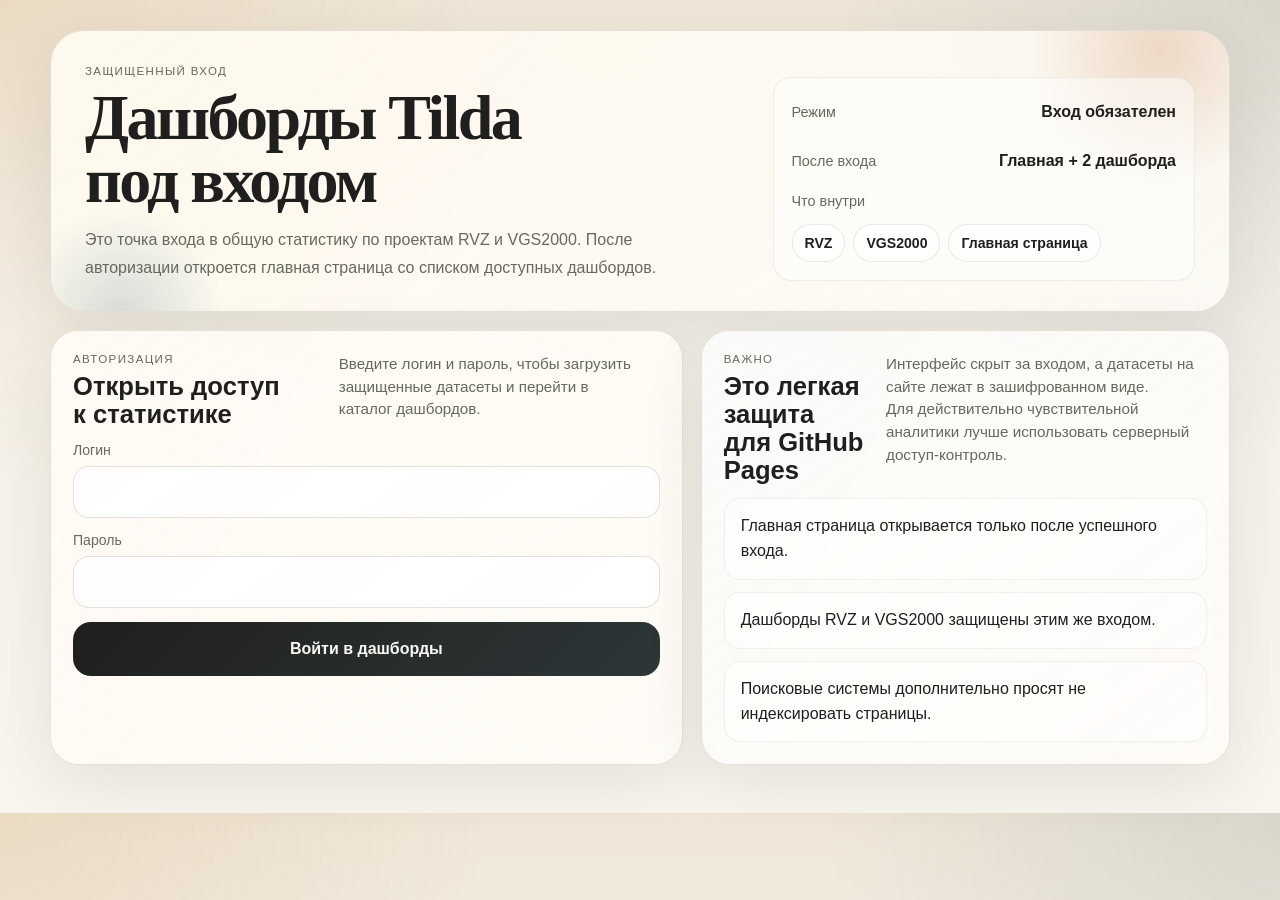
==== index.html @ 9ebd9c9e "Publish protected dashboards" ====
<!doctype html>
<html lang="ru">
  <head>
    <meta charset="utf-8">
    <meta name="viewport" content="width=device-width, initial-scale=1">
    <meta name="robots" content="noindex, nofollow, noarchive">
    <title>Вход в дашборды статистики</title>
    <link rel="stylesheet" href="styles.css">
    <script src="auth-config.js"></script>
    <script src="auth.js"></script>
  </head>
  <body>
    <div class="page-noise" aria-hidden="true"></div>
    <main class="shell shell--auth">
      <header class="hero hero--login reveal">
        <div class="hero__eyebrow">Защищенный вход</div>
        <div class="hero__grid hero__grid--hub">
          <div class="hero__copy">
            <h1>Дашборды Tilda под входом</h1>
            <p>
              Это точка входа в общую статистику по проектам RVZ и VGS2000.
              После авторизации откроется главная страница со списком доступных дашбордов.
            </p>
          </div>
          <div class="hero__meta hero__meta--hub">
            <div class="meta-line meta-line--compact">
              <span>Режим</span>
              <strong>Вход обязателен</strong>
            </div>
            <div class="meta-line meta-line--compact">
              <span>После входа</span>
              <strong>Главная + 2 дашборда</strong>
            </div>
            <div class="meta-stack">
              <span>Что внутри</span>
              <div class="meta-pills">
                <span class="meta-pill">RVZ</span>
                <span class="meta-pill">VGS2000</span>
                <span class="meta-pill">Главная страница</span>
              </div>
            </div>
          </div>
        </div>
      </header>

      <section class="auth-grid">
        <article class="panel panel--auth reveal">
          <div class="panel__head panel__head--stack">
            <div>
              <div class="panel__eyebrow">Авторизация</div>
              <h2>Открыть доступ к статистике</h2>
            </div>
            <p class="panel__sub">
              Введите логин и пароль, чтобы загрузить защищенные датасеты и перейти в каталог дашбордов.
            </p>
          </div>

          <form class="auth-form" id="login-form">
            <label class="auth-field">
              <span>Логин</span>
              <input id="login-username" name="username" type="text" autocomplete="username" required>
            </label>

            <label class="auth-field">
              <span>Пароль</span>
              <input id="login-password" name="password" type="password" autocomplete="current-password" required>
            </label>

            <p class="auth-error" id="login-error" hidden></p>

            <button class="auth-submit" type="submit">Войти в дашборды</button>
          </form>
        </article>

        <article class="panel panel--auth-note reveal">
          <div class="panel__head panel__head--stack">
            <div>
              <div class="panel__eyebrow">Важно</div>
              <h2>Это легкая защита для GitHub Pages</h2>
            </div>
            <p class="panel__sub">
              Интерфейс скрыт за входом, а датасеты на сайте лежат в зашифрованном виде.
              Для действительно чувствительной аналитики лучше использовать серверный доступ-контроль.
            </p>
          </div>

          <div class="auth-points">
            <div class="auth-point">Главная страница открывается только после успешного входа.</div>
            <div class="auth-point">Дашборды RVZ и VGS2000 защищены этим же входом.</div>
            <div class="auth-point">Поисковые системы дополнительно просят не индексировать страницы.</div>
          </div>
        </article>
      </section>
    </main>

    <script>
      window.TildaAuth.initLoginPage();
    </script>
  </body>
</html>
---- styles.css ----
:root {
  --bg: #f4efe6;
  --bg-strong: #ebe2d2;
  --surface: rgba(255, 252, 246, 0.74);
  --surface-strong: rgba(255, 252, 246, 0.92);
  --text: #1f201d;
  --muted: #67695e;
  --line: rgba(82, 76, 62, 0.14);
  --line-strong: rgba(82, 76, 62, 0.24);
  --accent: #c36c31;
  --accent-soft: rgba(195, 108, 49, 0.14);
  --accent-2: #365f70;
  --accent-2-soft: rgba(54, 95, 112, 0.12);
  --accent-3: #7b8550;
  --accent-4: #d8aa45;
  --positive: #187a4f;
  --negative: #b3472d;
  --shadow: 0 18px 60px rgba(43, 39, 28, 0.09);
  --radius-lg: 28px;
  --radius-md: 18px;
  --radius-sm: 12px;
}

*,
*::before,
*::after {
  box-sizing: border-box;
}

html {
  scroll-behavior: smooth;
}

html[data-protected="true"] [data-auth-guard] {
  opacity: 0;
  transform: translate3d(0, 8px, 0);
}

html.auth-ready[data-protected="true"] [data-auth-guard] {
  opacity: 1;
  transform: translate3d(0, 0, 0);
  transition: opacity 180ms ease, transform 180ms ease;
}

body {
  margin: 0;
  min-width: 320px;
  overflow-x: clip;
  font-family: "Avenir Next", "Segoe UI", sans-serif;
  color: var(--text);
  text-rendering: optimizeLegibility;
  background:
    radial-gradient(circle at top left, rgba(211, 157, 94, 0.16), transparent 32%),
    radial-gradient(circle at top right, rgba(54, 95, 112, 0.12), transparent 30%),
    linear-gradient(180deg, #efe6d7 0%, #f4efe6 28%, #f8f5ee 100%);
}

.page-noise {
  position: fixed;
  inset: 0;
  pointer-events: none;
  background-image:
    linear-gradient(rgba(255, 255, 255, 0.2) 1px, transparent 1px),
    linear-gradient(90deg, rgba(255, 255, 255, 0.14) 1px, transparent 1px);
  background-size: 100% 24px, 24px 100%;
  mask-image: linear-gradient(180deg, rgba(0, 0, 0, 0.55), transparent 65%);
  opacity: 0.24;
}

.shell {
  width: min(1600px, calc(100% - 32px));
  margin: 0 auto;
  padding: 30px 0 48px;
}

.shell--hub {
  width: min(1480px, calc(100% - 32px));
}

.shell--auth {
  width: min(1180px, calc(100% - 32px));
}

.page-nav {
  display: flex;
  align-items: center;
  gap: 10px;
  margin-bottom: 14px;
  color: var(--muted);
  font-size: 0.92rem;
}

.page-nav__link {
  display: inline-flex;
  align-items: center;
  min-height: 40px;
  padding: 0 14px;
  border: 1px solid var(--line);
  border-radius: 999px;
  background: rgba(255, 255, 255, 0.52);
  color: var(--text);
  text-decoration: none;
  transition: transform 160ms ease, border-color 160ms ease, background 160ms ease;
}

.page-nav__link:hover {
  transform: translateY(-1px);
  border-color: var(--line-strong);
  background: rgba(255, 255, 255, 0.72);
}

.page-nav__trail {
  font-weight: 650;
  color: var(--text);
}

.page-nav__divider {
  opacity: 0.5;
}

.page-nav__spacer {
  flex: 1;
}

.page-nav__button {
  appearance: none;
  border: 1px solid var(--line);
  border-radius: 999px;
  min-height: 40px;
  padding: 0 14px;
  background: rgba(255, 255, 255, 0.52);
  color: var(--text);
  font: inherit;
  cursor: pointer;
  transition: transform 160ms ease, border-color 160ms ease, background 160ms ease;
}

.page-nav__button:hover {
  transform: translateY(-1px);
  border-color: var(--line-strong);
  background: rgba(255, 255, 255, 0.72);
}

.hero {
  position: relative;
  overflow: hidden;
  padding: 34px 34px 30px;
  border: 1px solid var(--line);
  border-radius: calc(var(--radius-lg) + 6px);
  background:
    linear-gradient(145deg, rgba(255, 250, 240, 0.95), rgba(255, 252, 247, 0.8)),
    linear-gradient(120deg, rgba(195, 108, 49, 0.12), transparent 44%);
  box-shadow: var(--shadow);
}

.hero::before,
.hero::after {
  content: "";
  position: absolute;
  border-radius: 999px;
  pointer-events: none;
}

.hero::before {
  width: 280px;
  height: 280px;
  top: -120px;
  right: -70px;
  background: radial-gradient(circle, rgba(195, 108, 49, 0.22), transparent 66%);
}

.hero::after {
  width: 220px;
  height: 220px;
  bottom: -110px;
  left: -40px;
  background: radial-gradient(circle, rgba(54, 95, 112, 0.18), transparent 66%);
}

.hero__eyebrow,
.panel__eyebrow,
.metric__label {
  letter-spacing: 0.12em;
  text-transform: uppercase;
  font-size: 0.72rem;
  color: var(--muted);
}

.hero__grid {
  position: relative;
  z-index: 1;
  display: grid;
  grid-template-columns: minmax(0, 1.6fr) minmax(290px, 0.95fr);
  gap: 28px;
  align-items: end;
}

.hero__grid--hub {
  grid-template-columns: minmax(0, 1.28fr) minmax(320px, 0.82fr);
  align-items: stretch;
}

.hero--hub h1 {
  max-width: 11ch;
}

.hero--login h1 {
  max-width: 10ch;
}

.hero__meta--hub {
  align-self: stretch;
}

.hero h1 {
  margin: 10px 0 14px;
  max-width: 14ch;
  font-family: "Iowan Old Style", "Palatino Linotype", serif;
  font-size: clamp(2.45rem, 5vw, 4.5rem);
  line-height: 0.98;
  letter-spacing: -0.04em;
  text-wrap: balance;
}

.hero p {
  margin: 0;
  max-width: 66ch;
  color: var(--muted);
  font-size: 1rem;
  line-height: 1.7;
  text-wrap: pretty;
}

.hero__meta {
  min-width: 0;
  display: grid;
  gap: 16px;
  padding: 18px;
  border: 1px solid rgba(82, 76, 62, 0.09);
  border-radius: var(--radius-md);
  background: rgba(255, 255, 255, 0.46);
  backdrop-filter: blur(10px);
}

.meta-line {
  display: flex;
  justify-content: space-between;
  gap: 16px;
  align-items: flex-start;
}

.meta-line--compact {
  align-items: center;
}

.meta-line span:first-child {
  color: var(--muted);
  font-size: 0.9rem;
}

.meta-line strong {
  font-size: 1rem;
  text-align: right;
  line-height: 1.5;
  word-break: break-word;
}

.meta-value--large {
  font-size: 1.45rem;
  letter-spacing: -0.04em;
}

.meta-stack {
  display: grid;
  gap: 10px;
}

.meta-stack > span {
  color: var(--muted);
  font-size: 0.9rem;
}

.meta-pills {
  display: flex;
  flex-wrap: wrap;
  gap: 8px;
  min-width: 0;
}

.meta-pill {
  display: inline-flex;
  align-items: center;
  min-height: 34px;
  padding: 8px 12px;
  border: 1px solid rgba(82, 76, 62, 0.12);
  border-radius: 999px;
  background: rgba(255, 255, 255, 0.72);
  font-size: 0.88rem;
  font-weight: 600;
  max-width: 100%;
  overflow-wrap: anywhere;
}

.meta-pill--muted {
  color: var(--muted);
  background: rgba(255, 255, 255, 0.42);
}

.meta-site-list {
  display: grid;
  gap: 8px;
  min-width: 0;
}

.meta-site-row {
  display: flex;
  justify-content: space-between;
  gap: 12px;
  align-items: center;
  padding-top: 8px;
  border-top: 1px solid rgba(82, 76, 62, 0.08);
}

.meta-site-row span {
  min-width: 0;
  color: var(--muted);
  font-size: 0.88rem;
  word-break: break-word;
}

.meta-site-row strong {
  flex-shrink: 0;
  font-size: 0.96rem;
}

.meta-site-note {
  color: var(--muted);
  font-size: 0.84rem;
  line-height: 1.45;
}

.summary-strip {
  margin-top: 18px;
  display: grid;
  grid-template-columns: repeat(6, minmax(0, 1fr));
  gap: 1px;
  border: 1px solid var(--line);
  border-radius: calc(var(--radius-lg) - 2px);
  overflow: hidden;
  background: var(--line);
  box-shadow: var(--shadow);
}

.summary-strip--hub {
  grid-template-columns: repeat(5, minmax(0, 1fr));
}

.metric {
  min-width: 0;
  padding: 22px 20px 20px;
  background: var(--surface-strong);
}

.metric__value {
  display: block;
  margin-top: 10px;
  font-size: clamp(1.55rem, 2vw, 2.2rem);
  font-weight: 650;
  letter-spacing: -0.04em;
  line-height: 1;
}

.metric__meta {
  margin-top: 10px;
  display: flex;
  gap: 8px;
  flex-wrap: wrap;
  align-items: center;
  color: var(--muted);
  font-size: 0.9rem;
}

.delta {
  display: inline-flex;
  align-items: center;
  gap: 6px;
  font-weight: 600;
}

.delta--positive {
  color: var(--positive);
}

.delta--negative {
  color: var(--negative);
}

.dashboard-grid {
  margin-top: 18px;
  display: grid;
  gap: 18px;
}

.hub-grid {
  margin-top: 18px;
  display: grid;
  grid-template-columns: repeat(auto-fit, minmax(340px, 1fr));
  gap: 18px;
}

.auth-grid {
  margin-top: 18px;
  display: grid;
  grid-template-columns: minmax(0, 0.98fr) minmax(320px, 0.82fr);
  gap: 18px;
}

.dashboard-grid--lead {
  grid-template-columns: minmax(340px, 0.8fr) minmax(460px, 1.2fr);
  align-items: stretch;
}

.dashboard-grid--lead .panel--wide {
  grid-column: 1 / -1;
  grid-row: auto;
}

.dashboard-grid--secondary {
  grid-template-columns: minmax(0, 1.38fr) minmax(340px, 0.82fr);
}

.dashboard-grid--geo {
  grid-template-columns: repeat(auto-fit, minmax(280px, 1fr));
}

.panel {
  position: relative;
  overflow: hidden;
  border: 1px solid var(--line);
  border-radius: var(--radius-lg);
  background: var(--surface);
  backdrop-filter: blur(12px);
  box-shadow: var(--shadow);
  padding: 22px;
  transition: transform 180ms ease, border-color 180ms ease, box-shadow 180ms ease;
}

.panel:hover {
  transform: translateY(-2px);
  border-color: var(--line-strong);
  box-shadow: 0 26px 80px rgba(43, 39, 28, 0.12);
}

.panel--auth {
  background:
    linear-gradient(145deg, rgba(255, 251, 245, 0.96), rgba(255, 252, 247, 0.82)),
    linear-gradient(120deg, rgba(195, 108, 49, 0.09), transparent 44%);
}

.panel--auth-note {
  background:
    linear-gradient(145deg, rgba(251, 252, 250, 0.95), rgba(255, 252, 247, 0.82)),
    linear-gradient(120deg, rgba(54, 95, 112, 0.08), transparent 42%);
}

.dashboard-tile {
  display: grid;
  gap: 18px;
  color: inherit;
  text-decoration: none;
  min-width: 0;
}

.dashboard-tile--copper {
  background:
    linear-gradient(140deg, rgba(255, 251, 245, 0.96), rgba(255, 252, 247, 0.78)),
    linear-gradient(120deg, rgba(195, 108, 49, 0.12), transparent 48%);
}

.dashboard-tile--slate {
  background:
    linear-gradient(140deg, rgba(250, 252, 251, 0.96), rgba(255, 252, 247, 0.8)),
    linear-gradient(120deg, rgba(54, 95, 112, 0.12), transparent 44%),
    linear-gradient(45deg, rgba(123, 133, 80, 0.08), transparent 58%);
}

.dashboard-tile__head {
  display: flex;
  justify-content: space-between;
  gap: 18px;
  align-items: flex-start;
}

.dashboard-tile__head > div {
  min-width: 0;
}

.dashboard-tile__cta {
  flex-shrink: 0;
  display: inline-flex;
  align-items: center;
  min-height: 42px;
  padding: 0 15px;
  border-radius: 999px;
  background: var(--text);
  color: #faf8f3;
  font-weight: 650;
  white-space: nowrap;
}

.dashboard-tile__metrics {
  display: grid;
  grid-template-columns: repeat(4, minmax(0, 1fr));
  gap: 10px;
}

.dashboard-tile__metric {
  display: grid;
  gap: 6px;
  padding: 14px;
  border: 1px solid rgba(82, 76, 62, 0.08);
  border-radius: 16px;
  background: rgba(255, 255, 255, 0.54);
}

.dashboard-tile__metric span {
  color: var(--muted);
  font-size: 0.82rem;
  letter-spacing: 0.06em;
  text-transform: uppercase;
}

.dashboard-tile__metric strong {
  font-size: 1.2rem;
  line-height: 1.05;
  letter-spacing: -0.04em;
}

.dashboard-tile__footer {
  display: grid;
  gap: 12px;
}

.dashboard-tile__meta {
  display: flex;
  flex-wrap: wrap;
  gap: 10px 18px;
  color: var(--muted);
  font-size: 0.92rem;
  line-height: 1.5;
}

.dashboard-tile__site-pills {
  display: flex;
  flex-wrap: wrap;
  gap: 8px;
}

.dashboard-tile__site-pill {
  display: inline-flex;
  align-items: center;
  min-height: 34px;
  padding: 8px 12px;
  border: 1px solid rgba(82, 76, 62, 0.1);
  border-radius: 999px;
  background: rgba(255, 255, 255, 0.66);
  font-size: 0.88rem;
  font-weight: 600;
  overflow-wrap: anywhere;
}

.panel--hub-note {
  margin-top: 18px;
}

.auth-form {
  display: grid;
  gap: 14px;
}

.auth-field {
  display: grid;
  gap: 8px;
}

.auth-field span {
  font-size: 0.88rem;
  color: var(--muted);
}

.auth-field input {
  width: 100%;
  min-height: 52px;
  padding: 0 16px;
  border: 1px solid rgba(82, 76, 62, 0.16);
  border-radius: 16px;
  background: rgba(255, 255, 255, 0.84);
  color: var(--text);
  font: inherit;
  font-size: 1rem;
}

.auth-field input:focus {
  outline: none;
  border-color: rgba(54, 95, 112, 0.48);
  box-shadow: 0 0 0 4px rgba(54, 95, 112, 0.08);
}

.auth-submit {
  appearance: none;
  border: 0;
  min-height: 54px;
  padding: 0 18px;
  border-radius: 18px;
  background: linear-gradient(135deg, #1f201d, #2e3638);
  color: #faf8f3;
  font: inherit;
  font-weight: 650;
  cursor: pointer;
  transition: transform 160ms ease, box-shadow 160ms ease;
}

.auth-submit:hover {
  transform: translateY(-1px);
  box-shadow: 0 16px 36px rgba(31, 32, 29, 0.18);
}

.auth-error {
  margin: 0;
  padding: 12px 14px;
  border: 1px solid rgba(179, 71, 45, 0.18);
  border-radius: 14px;
  background: rgba(179, 71, 45, 0.08);
  color: var(--negative);
  line-height: 1.45;
}

.auth-points {
  display: grid;
  gap: 12px;
}

.auth-point {
  padding: 15px 16px;
  border: 1px solid rgba(82, 76, 62, 0.08);
  border-radius: 16px;
  background: rgba(255, 255, 255, 0.48);
  line-height: 1.55;
}

.hub-checklist {
  display: grid;
  grid-template-columns: repeat(3, minmax(0, 1fr));
  gap: 12px;
}

.hub-check {
  padding: 16px 18px;
  border: 1px solid rgba(82, 76, 62, 0.08);
  border-radius: var(--radius-md);
  background: rgba(255, 255, 255, 0.48);
  line-height: 1.55;
}

.panel__head {
  display: flex;
  justify-content: space-between;
  gap: 18px;
  align-items: flex-start;
  margin-bottom: 14px;
  min-width: 0;
}

.panel__head--stack {
  align-items: start;
}

.panel__head > div:first-child {
  min-width: 0;
}

.panel h2 {
  margin: 7px 0 0;
  font-size: clamp(1.28rem, 2vw, 1.8rem);
  line-height: 1.1;
  text-wrap: balance;
}

.panel__note,
.panel__sub {
  margin: 0;
  color: var(--muted);
  max-width: 38ch;
  line-height: 1.5;
  font-size: 0.95rem;
  text-wrap: pretty;
  overflow-wrap: anywhere;
}

.panel__meta-note {
  margin: 14px 0 18px;
  min-height: 2.9em;
  color: var(--muted);
  font-size: 0.92rem;
  line-height: 1.5;
  text-wrap: pretty;
  overflow-wrap: anywhere;
}

.chart-box {
  position: relative;
  min-width: 0;
}

.chart-frame {
  position: relative;
  padding-bottom: 2px;
  border-radius: calc(var(--radius-md) + 2px);
  background:
    linear-gradient(180deg, rgba(255, 255, 255, 0.74), rgba(255, 255, 255, 0.46)),
    linear-gradient(180deg, rgba(195, 108, 49, 0.04), transparent 65%);
  border: 1px solid rgba(82, 76, 62, 0.09);
  overflow: hidden;
}

.chart-frame svg {
  display: block;
}

.chart-legend {
  display: flex;
  gap: 16px;
  flex-wrap: wrap;
  align-items: center;
  padding: 16px 18px 6px;
}

.legend-item {
  display: inline-flex;
  align-items: center;
  gap: 8px;
  color: var(--muted);
  font-size: 0.88rem;
  white-space: nowrap;
}

.legend-dot {
  width: 10px;
  height: 10px;
  border-radius: 999px;
}

.chart-tooltip {
  position: absolute;
  z-index: 3;
  min-width: 160px;
  padding: 12px 14px;
  border-radius: var(--radius-sm);
  border: 1px solid rgba(255, 255, 255, 0.24);
  background: rgba(25, 28, 30, 0.92);
  color: #f5f4f1;
  font-size: 0.88rem;
  line-height: 1.45;
  pointer-events: none;
  opacity: 0;
  transform: translate3d(0, 10px, 0);
  transition: opacity 120ms ease, transform 120ms ease;
}

.chart-tooltip.is-visible {
  opacity: 1;
  transform: translate3d(0, 0, 0);
}

.chart-tooltip strong {
  display: block;
  margin-bottom: 6px;
  font-size: 0.92rem;
}

.donut-block {
  display: grid;
  justify-items: center;
  gap: 12px;
}

.donut {
  position: relative;
  width: min(216px, 100%);
  aspect-ratio: 1;
  margin: 2px auto 0;
  border-radius: 50%;
  box-shadow: inset 0 0 0 1px rgba(82, 76, 62, 0.08);
}

.donut::after {
  content: "";
  position: absolute;
  inset: 28%;
  border-radius: 50%;
  background: rgba(249, 246, 240, 0.96);
  box-shadow: inset 0 0 0 1px rgba(82, 76, 62, 0.08);
}

.donut__center {
  position: absolute;
  inset: 28%;
  z-index: 1;
  display: flex;
  justify-content: center;
  align-items: center;
  text-align: center;
  padding: 0;
}

.donut__value {
  font-size: clamp(1.5rem, 4.2vw, 1.95rem);
  font-weight: 700;
  letter-spacing: -0.05em;
  line-height: 1;
}

.donut__caption {
  max-width: 18ch;
  color: var(--muted);
  font-size: 0.72rem;
  letter-spacing: 0.12em;
  line-height: 1.35;
  text-align: center;
  text-transform: uppercase;
}

.progress-list,
.detail-list {
  display: grid;
  gap: 12px;
}

.progress-row {
  display: grid;
  gap: 7px;
}

.progress-row__top {
  display: flex;
  gap: 12px;
  justify-content: space-between;
  align-items: flex-start;
  min-width: 0;
}

.progress-row__label {
  min-width: 0;
  font-weight: 600;
  overflow-wrap: anywhere;
}

.progress-row__label small {
  display: block;
  margin-top: 4px;
  color: var(--muted);
  font-weight: 500;
}

.progress-row__value {
  flex-shrink: 0;
  min-width: 54px;
  text-align: right;
  font-weight: 650;
  max-width: 42%;
  overflow-wrap: anywhere;
}

.progress-track {
  width: 100%;
  height: 7px;
  border-radius: 999px;
  background: rgba(82, 76, 62, 0.08);
  overflow: hidden;
}

.progress-fill {
  height: 100%;
  border-radius: inherit;
  transition: width 240ms ease;
}

.segmented {
  display: inline-flex;
  flex-wrap: wrap;
  gap: 8px;
  max-width: 100%;
  padding: 7px;
  margin-bottom: 18px;
  border: 1px solid rgba(82, 76, 62, 0.09);
  border-radius: 999px;
  background: rgba(255, 255, 255, 0.56);
}

.segmented--wide {
  width: fit-content;
}

.segmented__button {
  appearance: none;
  border: 0;
  border-radius: 999px;
  padding: 10px 14px;
  min-height: 42px;
  background: transparent;
  color: var(--muted);
  font: inherit;
  font-size: 0.94rem;
  cursor: pointer;
  transition: background 140ms ease, color 140ms ease, transform 140ms ease;
}

.segmented__button:hover {
  transform: translateY(-1px);
  color: var(--text);
}

.segmented__button.is-active {
  background: var(--text);
  color: #faf8f3;
}

.table-shell {
  overflow: hidden;
  border: 1px solid rgba(82, 76, 62, 0.09);
  border-radius: var(--radius-md);
  background: rgba(255, 255, 255, 0.5);
}

.table-shell--compact .data-table th,
.table-shell--compact .data-table td {
  padding-top: 12px;
  padding-bottom: 12px;
}

.panel--lead-sites .row-title {
  overflow-wrap: anywhere;
}

.data-table {
  width: 100%;
  border-collapse: collapse;
}

.data-table th,
.data-table td {
  padding: 14px 16px;
  text-align: left;
  vertical-align: top;
  border-bottom: 1px solid rgba(82, 76, 62, 0.08);
}

.data-table thead th {
  color: var(--muted);
  font-size: 0.78rem;
  letter-spacing: 0.08em;
  text-transform: uppercase;
  background: rgba(255, 255, 255, 0.54);
}

.data-table tbody tr:last-child td {
  border-bottom: 0;
}

.data-table td[data-align="right"],
.data-table th[data-align="right"] {
  text-align: right;
}

.row-title {
  font-weight: 650;
  line-height: 1.35;
}

.row-subtitle {
  margin-top: 6px;
  color: var(--muted);
  font-size: 0.86rem;
  line-height: 1.45;
  word-break: break-word;
  text-wrap: pretty;
}

.row-kpi {
  font-weight: 650;
  letter-spacing: -0.02em;
}

.row-share {
  color: var(--muted);
  font-size: 0.88rem;
}

.reveal {
  opacity: 0;
  transform: translate3d(0, 24px, 0);
  animation: rise-in 680ms cubic-bezier(0.2, 0.8, 0.2, 1) forwards;
  animation-delay: var(--delay, 0ms);
}

.nowrap {
  white-space: nowrap;
}

@keyframes rise-in {
  to {
    opacity: 1;
    transform: translate3d(0, 0, 0);
  }
}

@media (max-width: 1180px) {
  .summary-strip {
    grid-template-columns: repeat(3, minmax(0, 1fr));
  }

  .panel__head {
    flex-direction: column;
  }

  .panel__note,
  .panel__sub {
    max-width: none;
  }

  .dashboard-grid--lead,
  .dashboard-grid--secondary,
  .dashboard-grid--geo,
  .hub-checklist,
  .auth-grid {
    grid-template-columns: 1fr;
  }

  .dashboard-grid--lead .panel--wide {
    grid-row: auto;
  }

  .dashboard-tile__metrics {
    grid-template-columns: repeat(2, minmax(0, 1fr));
  }
}

@media (min-width: 1181px) {
  .panel--device,
  .panel--sources {
    min-height: 0;
  }

  .panel--device .donut-block,
  .panel--sources .donut-block {
    grid-template-columns: minmax(190px, 228px) minmax(0, 1fr);
    justify-items: stretch;
    align-items: center;
    column-gap: 22px;
    row-gap: 10px;
  }

  .panel--device .donut,
  .panel--sources .donut {
    grid-column: 1;
    grid-row: 1;
    width: clamp(176px, 15vw, 220px);
    margin: 0 auto;
  }

  .panel--device .donut__caption,
  .panel--sources .donut__caption {
    grid-column: 1;
    grid-row: 2;
    max-width: 14ch;
    justify-self: center;
  }

  .panel--device .detail-list,
  .panel--sources .detail-list {
    grid-column: 2;
    grid-row: 1 / span 2;
    align-self: center;
  }

  .panel--device .detail-list {
    gap: 12px;
  }

  .panel--sources .detail-list {
    grid-template-columns: repeat(auto-fit, minmax(220px, 1fr));
    gap: 12px 18px;
  }

  .panel--device .progress-row__value,
  .panel--sources .progress-row__value {
    min-width: 76px;
  }

  .panel--device .progress-row__label,
  .panel--sources .progress-row__label {
    line-height: 1.25;
  }
}

@media (max-width: 860px) {
  .shell {
    width: min(100% - 24px, 1440px);
    padding-top: 20px;
  }

  .hero {
    padding: 22px 18px 20px;
  }

  .hero__grid {
    grid-template-columns: 1fr;
  }

  .panel {
    padding: 18px;
  }

  .chart-legend {
    padding: 14px 14px 8px;
    gap: 10px;
  }

  .summary-strip {
    grid-template-columns: repeat(2, minmax(0, 1fr));
  }

  .hub-grid {
    grid-template-columns: 1fr;
  }

  .dashboard-tile__head {
    flex-direction: column;
  }

  .data-table {
    min-width: 720px;
  }

  .table-shell {
    overflow-x: auto;
  }
}

@media (max-width: 560px) {
  .summary-strip {
    grid-template-columns: 1fr;
  }

  .metric {
    padding: 18px 16px;
  }

  .hero h1 {
    max-width: 12ch;
  }

  .dashboard-tile__metrics {
    grid-template-columns: 1fr;
  }

  .donut {
    width: min(196px, 100%);
  }

  .meta-site-row {
    align-items: flex-start;
  }

  .segmented {
    border-radius: 22px;
  }

  .segmented__button {
    width: 100%;
    text-align: center;
  }
}
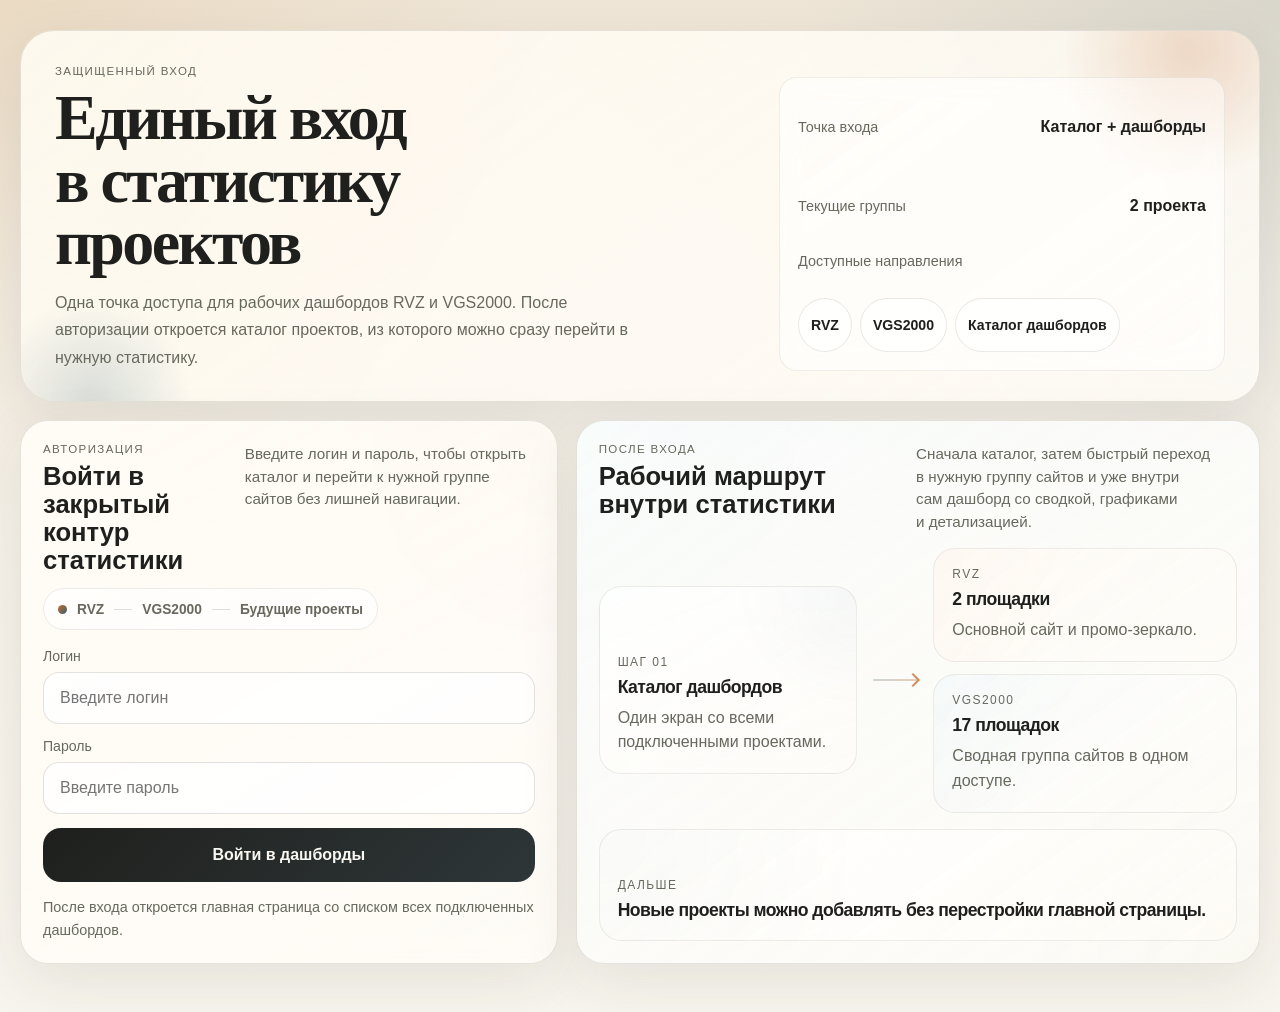
==== commit 52ea8d44: "Refine login page design" ====
--- a/index.html
+++ b/index.html
@@ -16,27 +16,27 @@
         <div class="hero__eyebrow">Защищенный вход</div>
         <div class="hero__grid hero__grid--hub">
           <div class="hero__copy">
-            <h1>Дашборды Tilda под входом</h1>
+            <h1>Единый вход в статистику проектов</h1>
             <p>
-              Это точка входа в общую статистику по проектам RVZ и VGS2000.
-              После авторизации откроется главная страница со списком доступных дашбордов.
+              Одна точка доступа для рабочих дашбордов RVZ и VGS2000.
+              После авторизации откроется каталог проектов, из которого можно сразу перейти в нужную статистику.
             </p>
           </div>
           <div class="hero__meta hero__meta--hub">
             <div class="meta-line meta-line--compact">
-              <span>Режим</span>
-              <strong>Вход обязателен</strong>
+              <span>Точка входа</span>
+              <strong>Каталог + дашборды</strong>
             </div>
             <div class="meta-line meta-line--compact">
-              <span>После входа</span>
-              <strong>Главная + 2 дашборда</strong>
+              <span>Текущие группы</span>
+              <strong>2 проекта</strong>
             </div>
             <div class="meta-stack">
-              <span>Что внутри</span>
+              <span>Доступные направления</span>
               <div class="meta-pills">
                 <span class="meta-pill">RVZ</span>
                 <span class="meta-pill">VGS2000</span>
-                <span class="meta-pill">Главная страница</span>
+                <span class="meta-pill">Каталог дашбордов</span>
               </div>
             </div>
           </div>
@@ -48,46 +48,99 @@
           <div class="panel__head panel__head--stack">
             <div>
               <div class="panel__eyebrow">Авторизация</div>
-              <h2>Открыть доступ к статистике</h2>
+              <h2>Войти в закрытый контур статистики</h2>
             </div>
             <p class="panel__sub">
-              Введите логин и пароль, чтобы загрузить защищенные датасеты и перейти в каталог дашбордов.
+              Введите логин и пароль, чтобы открыть каталог и перейти к нужной группе сайтов без лишней навигации.
             </p>
+          </div>
+
+          <div class="auth-ribbon" aria-hidden="true">
+            <span class="auth-ribbon__dot"></span>
+            <span>RVZ</span>
+            <span class="auth-ribbon__divider"></span>
+            <span>VGS2000</span>
+            <span class="auth-ribbon__divider"></span>
+            <span>Будущие проекты</span>
           </div>
 
           <form class="auth-form" id="login-form">
             <label class="auth-field">
               <span>Логин</span>
-              <input id="login-username" name="username" type="text" autocomplete="username" required>
+              <input
+                id="login-username"
+                name="username"
+                type="text"
+                autocomplete="username"
+                placeholder="Введите логин"
+                required
+              >
             </label>
 
             <label class="auth-field">
               <span>Пароль</span>
-              <input id="login-password" name="password" type="password" autocomplete="current-password" required>
+              <input
+                id="login-password"
+                name="password"
+                type="password"
+                autocomplete="current-password"
+                placeholder="Введите пароль"
+                required
+              >
             </label>
 
             <p class="auth-error" id="login-error" hidden></p>
 
             <button class="auth-submit" type="submit">Войти в дашборды</button>
+
+            <p class="auth-footnote">
+              После входа откроется главная страница со списком всех подключенных дашбордов.
+            </p>
           </form>
         </article>
 
-        <article class="panel panel--auth-note reveal">
+        <article class="panel panel--auth-stage reveal">
           <div class="panel__head panel__head--stack">
             <div>
-              <div class="panel__eyebrow">Важно</div>
-              <h2>Это легкая защита для GitHub Pages</h2>
+              <div class="panel__eyebrow">После входа</div>
+              <h2>Рабочий маршрут внутри статистики</h2>
             </div>
             <p class="panel__sub">
-              Интерфейс скрыт за входом, а датасеты на сайте лежат в зашифрованном виде.
-              Для действительно чувствительной аналитики лучше использовать серверный доступ-контроль.
+              Сначала каталог, затем быстрый переход в нужную группу сайтов и уже внутри сам дашборд со сводкой, графиками и детализацией.
             </p>
           </div>
 
-          <div class="auth-points">
-            <div class="auth-point">Главная страница открывается только после успешного входа.</div>
-            <div class="auth-point">Дашборды RVZ и VGS2000 защищены этим же входом.</div>
-            <div class="auth-point">Поисковые системы дополнительно просят не индексировать страницы.</div>
+          <div class="auth-stage">
+            <div class="auth-stage__flow">
+              <div class="auth-stage__card auth-stage__card--primary">
+                <div class="auth-stage__label">Шаг 01</div>
+                <strong>Каталог дашбордов</strong>
+                <span>Один экран со всеми подключенными проектами.</span>
+              </div>
+
+              <div class="auth-stage__arrow" aria-hidden="true"></div>
+
+              <div class="auth-stage__cluster">
+                <div class="auth-stage__mini auth-stage__mini--copper">
+                  <div class="auth-stage__label">RVZ</div>
+                  <strong>2 площадки</strong>
+                  <span>Основной сайт и промо-зеркало.</span>
+                </div>
+
+                <div class="auth-stage__mini auth-stage__mini--slate">
+                  <div class="auth-stage__label">VGS2000</div>
+                  <strong>17 площадок</strong>
+                  <span>Сводная группа сайтов в одном доступе.</span>
+                </div>
+              </div>
+            </div>
+
+            <div class="auth-stage__footer">
+              <div class="auth-stage__foot-card">
+                <div class="auth-stage__label">Дальше</div>
+                <strong>Новые проекты можно добавлять без перестройки главной страницы.</strong>
+              </div>
+            </div>
           </div>
         </article>
       </section>
--- a/styles.css
+++ b/styles.css
@@ -78,7 +78,7 @@
 }
 
 .shell--auth {
-  width: min(1180px, calc(100% - 32px));
+  width: min(1240px, calc(100% - 32px));
 }
 
 .page-nav {
@@ -205,7 +205,7 @@
 }
 
 .hero--login h1 {
-  max-width: 10ch;
+  max-width: 9ch;
 }
 
 .hero__meta--hub {
@@ -411,7 +411,7 @@
 .auth-grid {
   margin-top: 18px;
   display: grid;
-  grid-template-columns: minmax(0, 0.98fr) minmax(320px, 0.82fr);
+  grid-template-columns: minmax(340px, 0.88fr) minmax(0, 1.12fr);
   gap: 18px;
 }
 
@@ -453,14 +453,15 @@
 
 .panel--auth {
   background:
-    linear-gradient(145deg, rgba(255, 251, 245, 0.96), rgba(255, 252, 247, 0.82)),
-    linear-gradient(120deg, rgba(195, 108, 49, 0.09), transparent 44%);
-}
-
-.panel--auth-note {
+    linear-gradient(150deg, rgba(255, 251, 245, 0.98), rgba(255, 252, 247, 0.88)),
+    radial-gradient(circle at top right, rgba(195, 108, 49, 0.14), transparent 34%);
+}
+
+.panel--auth-stage {
   background:
-    linear-gradient(145deg, rgba(251, 252, 250, 0.95), rgba(255, 252, 247, 0.82)),
-    linear-gradient(120deg, rgba(54, 95, 112, 0.08), transparent 42%);
+    linear-gradient(145deg, rgba(249, 252, 252, 0.96), rgba(255, 252, 247, 0.84)),
+    radial-gradient(circle at top left, rgba(54, 95, 112, 0.14), transparent 32%),
+    radial-gradient(circle at bottom right, rgba(123, 133, 80, 0.12), transparent 28%);
 }
 
 .dashboard-tile {
@@ -576,6 +577,35 @@
 .auth-form {
   display: grid;
   gap: 14px;
+}
+
+.auth-ribbon {
+  display: inline-flex;
+  align-items: center;
+  flex-wrap: wrap;
+  gap: 10px;
+  min-height: 42px;
+  padding: 9px 14px;
+  margin-bottom: 18px;
+  border: 1px solid rgba(82, 76, 62, 0.1);
+  border-radius: 999px;
+  background: rgba(255, 255, 255, 0.58);
+  color: var(--muted);
+  font-size: 0.86rem;
+  font-weight: 600;
+}
+
+.auth-ribbon__dot {
+  width: 9px;
+  height: 9px;
+  border-radius: 999px;
+  background: linear-gradient(135deg, var(--accent), var(--accent-2));
+}
+
+.auth-ribbon__divider {
+  width: 18px;
+  height: 1px;
+  background: rgba(82, 76, 62, 0.18);
 }
 
 .auth-field {
@@ -620,6 +650,12 @@
   transition: transform 160ms ease, box-shadow 160ms ease;
 }
 
+.auth-submit.is-busy,
+.auth-submit:disabled {
+  cursor: wait;
+  opacity: 0.9;
+}
+
 .auth-submit:hover {
   transform: translateY(-1px);
   box-shadow: 0 16px 36px rgba(31, 32, 29, 0.18);
@@ -635,17 +671,110 @@
   line-height: 1.45;
 }
 
-.auth-points {
+.auth-footnote {
+  margin: 0;
+  color: var(--muted);
+  font-size: 0.9rem;
+  line-height: 1.55;
+}
+
+.auth-stage {
+  display: grid;
+  gap: 16px;
+}
+
+.auth-stage__flow {
+  display: grid;
+  grid-template-columns: minmax(220px, 0.92fr) 44px minmax(0, 1.08fr);
+  gap: 16px;
+  align-items: center;
+}
+
+.auth-stage__card,
+.auth-stage__mini,
+.auth-stage__foot-card {
+  display: grid;
+  gap: 8px;
+  min-width: 0;
+  padding: 18px;
+  border: 1px solid rgba(82, 76, 62, 0.1);
+  border-radius: 22px;
+  background: rgba(255, 255, 255, 0.56);
+}
+
+.auth-stage__card--primary {
+  min-height: 188px;
+  align-content: end;
+  background:
+    linear-gradient(160deg, rgba(255, 255, 255, 0.78), rgba(255, 252, 247, 0.58)),
+    radial-gradient(circle at top right, rgba(54, 95, 112, 0.14), transparent 38%);
+}
+
+.auth-stage__label {
+  color: var(--muted);
+  font-size: 0.75rem;
+  letter-spacing: 0.12em;
+  text-transform: uppercase;
+}
+
+.auth-stage strong {
+  font-size: 1.1rem;
+  line-height: 1.2;
+  letter-spacing: -0.03em;
+}
+
+.auth-stage span {
+  color: var(--muted);
+  line-height: 1.55;
+}
+
+.auth-stage__arrow {
+  position: relative;
+  width: 100%;
+  height: 2px;
+  border-radius: 999px;
+  background: linear-gradient(90deg, rgba(54, 95, 112, 0.24), rgba(195, 108, 49, 0.34));
+}
+
+.auth-stage__arrow::after {
+  content: "";
+  position: absolute;
+  top: 50%;
+  right: -1px;
+  width: 10px;
+  height: 10px;
+  border-top: 2px solid rgba(195, 108, 49, 0.78);
+  border-right: 2px solid rgba(195, 108, 49, 0.78);
+  transform: translateY(-50%) rotate(45deg);
+}
+
+.auth-stage__cluster {
   display: grid;
   gap: 12px;
 }
 
-.auth-point {
-  padding: 15px 16px;
-  border: 1px solid rgba(82, 76, 62, 0.08);
-  border-radius: 16px;
-  background: rgba(255, 255, 255, 0.48);
-  line-height: 1.55;
+.auth-stage__mini--copper {
+  background:
+    linear-gradient(145deg, rgba(255, 251, 245, 0.84), rgba(255, 252, 247, 0.62)),
+    linear-gradient(120deg, rgba(195, 108, 49, 0.12), transparent 44%);
+}
+
+.auth-stage__mini--slate {
+  background:
+    linear-gradient(145deg, rgba(249, 252, 252, 0.84), rgba(255, 252, 247, 0.62)),
+    linear-gradient(120deg, rgba(54, 95, 112, 0.12), transparent 42%);
+}
+
+.auth-stage__footer {
+  display: grid;
+}
+
+.auth-stage__foot-card {
+  min-height: 112px;
+  align-content: end;
+  background:
+    linear-gradient(145deg, rgba(255, 255, 255, 0.76), rgba(255, 252, 247, 0.58)),
+    radial-gradient(circle at top left, rgba(123, 133, 80, 0.14), transparent 40%);
 }
 
 .hub-checklist {
@@ -1043,6 +1172,25 @@
   .dashboard-tile__metrics {
     grid-template-columns: repeat(2, minmax(0, 1fr));
   }
+
+  .auth-stage__flow {
+    grid-template-columns: 1fr;
+  }
+
+  .auth-stage__arrow {
+    width: 2px;
+    height: 28px;
+    justify-self: center;
+    background: linear-gradient(180deg, rgba(54, 95, 112, 0.24), rgba(195, 108, 49, 0.34));
+  }
+
+  .auth-stage__arrow::after {
+    top: auto;
+    bottom: -1px;
+    left: 50%;
+    right: auto;
+    transform: translateX(-50%) rotate(135deg);
+  }
 }
 
 @media (min-width: 1181px) {
@@ -1138,6 +1286,10 @@
     flex-direction: column;
   }
 
+  .auth-ribbon {
+    border-radius: 18px;
+  }
+
   .data-table {
     min-width: 720px;
   }
@@ -1164,6 +1316,13 @@
     grid-template-columns: 1fr;
   }
 
+  .auth-stage__card,
+  .auth-stage__mini,
+  .auth-stage__foot-card {
+    padding: 16px;
+    border-radius: 18px;
+  }
+
   .donut {
     width: min(196px, 100%);
   }
